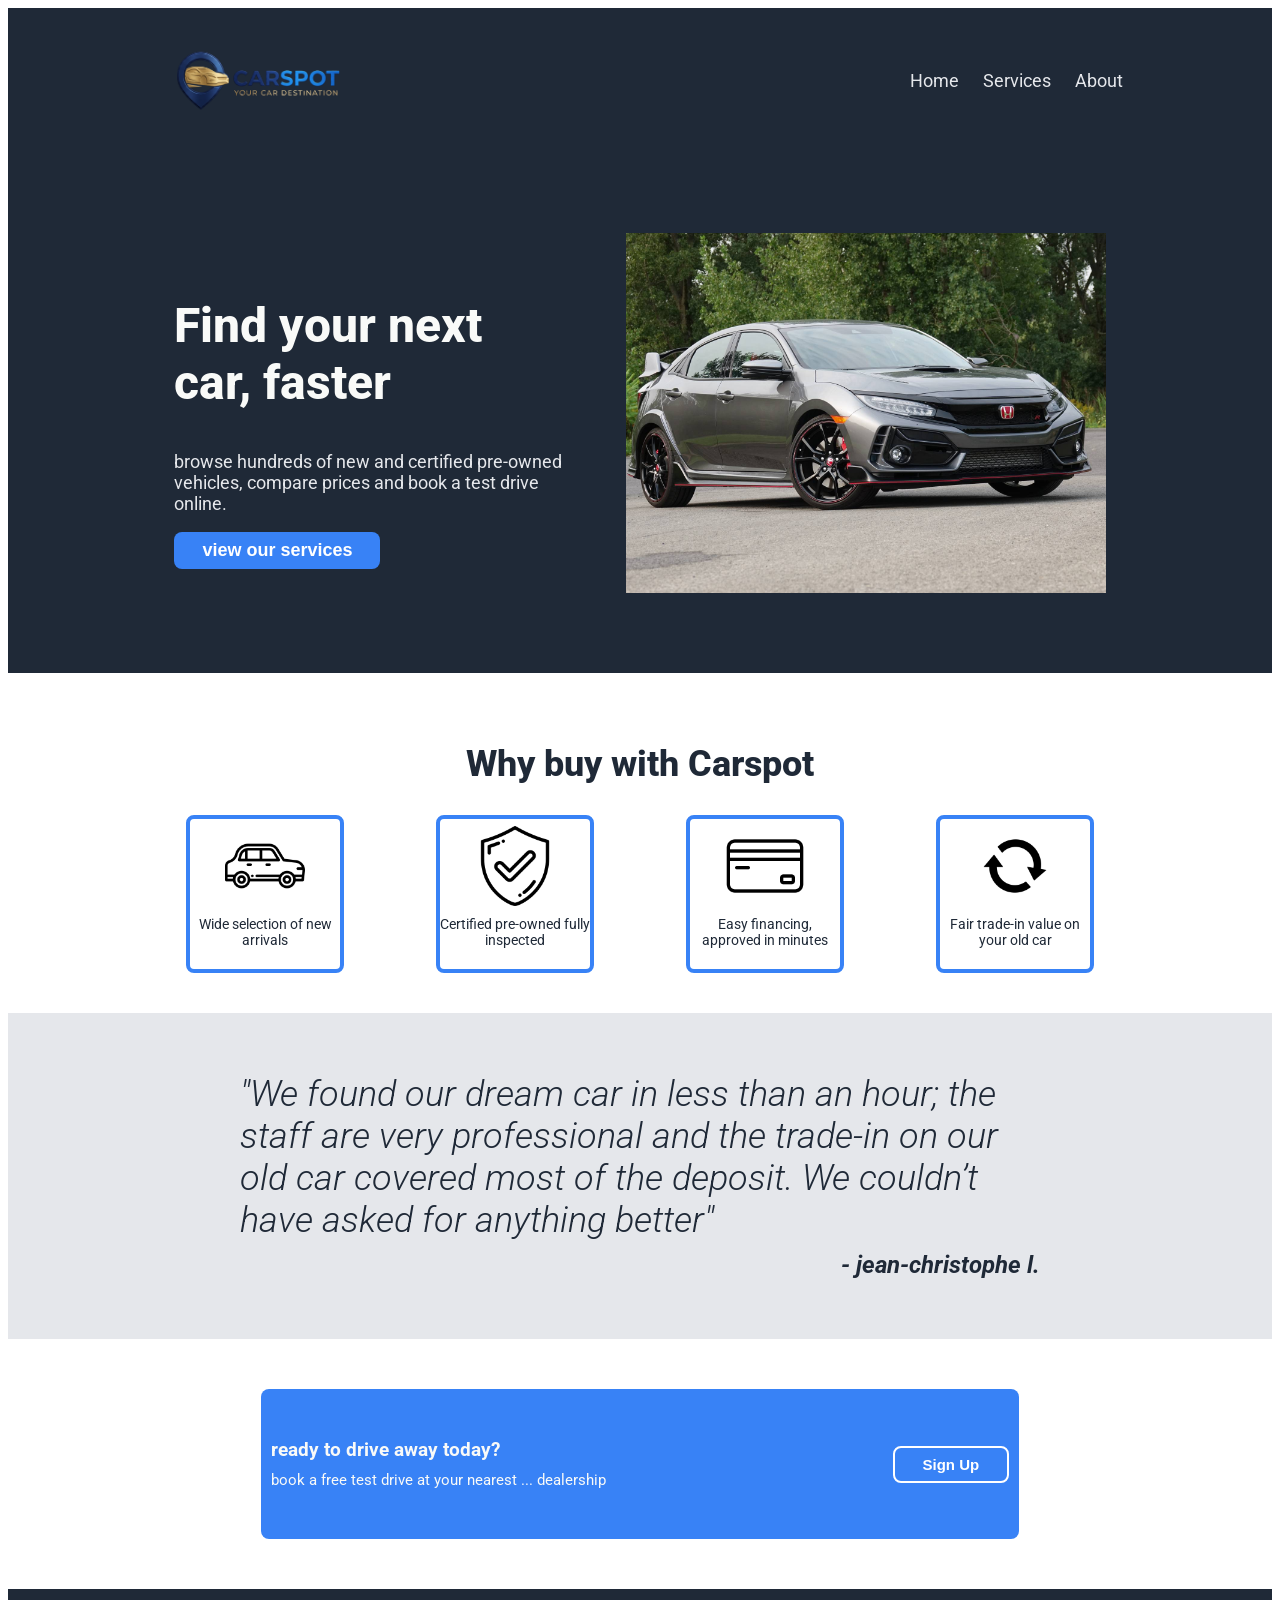
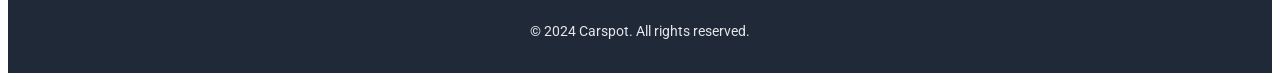
==== index.html @ c7812a7c "Correction of bug on the burger menu" ====
<!DOCTYPE html>
<html lang="en">
<head>
    <meta charset="UTF-8">
    <meta name="viewport" content="width=device-width, initial-scale=1.0">
    <link rel="stylesheet" href="style.css">
    <title>Carspot</title>
</head>
<body class="main-content">
    <div class="container">
        <header class="header container">
            <img src="./imagess/Carspot-logo.png" alt="Carspot logo">
            <input type="checkbox" id="menu-toggle" class="burger-toggle">
            <label for="menu-toggle" class="burger">
                <span></span>
                <span></span>
                <span></span>
            </label>
            <nav class="navigation">
                <a href="./index.html">Home</a>
                <a href="./services.html">Services</a>
                <a href="./about.html">About</a>
            </nav>
        </header>
    </div>
    <main >
        <div class="container">
            <section class="hero">
                <div class="hero-text">
                    <h1>Find your next car, faster</h1>
                    <p>
                       browse hundreds of new and certified pre-owned vehicles, compare prices and book a test drive online.
                    </p>
                    <button>view our services</button>
                </div> 
                <img src="./imagess/car2.jpeg" alt="This placeholder show a car on our park">
            </section>
        </div>

        <section class="info">
            <h2>Why buy with Carspot</h2>
            <div class="info-cards">
                <div class="info-item">
                    <div class="info-card">
                        <img src="./imagess/auto.png" alt="This is a icon of a car">
                        <p>Wide selection of new arrivals</p>
                    </div>
                </div>
                <div class="info-item">
                    <div class="info-card">
                        <img src="./imagess/info-icon.png" alt="This is a icon of a car">
                        <p>Certified pre-owned fully inspected</p>
                    </div>
                </div>
                <div class="info-item">
                    <div class="info-card">
                        <img src="./imagess/credit_card-icon.png" alt="This is a icon of a car">
                        <p>Easy financing, approved in minutes</p>
                    </div>
                </div>
                <div class="info-item">
                    <div class="info-card">
                        <img src="./imagess/arrow_info-icon.png" alt="This is a icon of a car">
                        <p>Fair trade-in value on your old car</p>
                    </div>
                </div>
            </div>
        </section>
        <section class="citations">
            <blockquote>
                "We found our dream car in less than an hour; the staff are
                very professional and the trade-in on our old car covered most of the deposit.
                We couldn’t have asked for anything better"
                <cite class="author">- jean-christophe l.</cite>
            </blockquote>
        </section>

        <section class="call-to-action">
            <div class="action-container">
                <div>
                    <h3>ready to drive away today?</h3>
                    <p>book a free test drive at your nearest ... dealership</p>
                </div>
                <button class="action-button">Sign Up</button>
            </div>
        </section>
    </main>
    <footer class="footer">
        <p>&copy; 2024 Carspot. All rights reserved.</p>
    </footer>
</body>
</html>
---- style.css ----
:root {
    --color-bg-dark: #1F2937;
    --color-bg-grey: #E5E7EB;
    --color-text-grey: #1F2937;
    --color-text-light: #F9FAF8;
    --color-text-muted: #E5E7EB;
    --color-accent: #3882F6;
}

@font-face {
    font-family: 'Roboto';
    src: url(fonts/Roboto-VariableFont_wdth\,wght.ttf) format('truetype');
}
@font-face {
    font-family: 'RobotoItalic';
    src: url(fonts/Roboto-Italic-VariableFont_wdth\,wght.ttf) format('truetype');
}

.main-content {
    font-family: 'Roboto';
}

.container {
    background-color: var(--color-bg-dark);
}

.header,
.hero {
    display: flex;
    justify-content: space-between;
    margin: 0 10%;
    padding: 80px 40px;
    align-items: center;
}

.hero {
    justify-content: flex-start;
    gap: 60px;
}

.header {
    padding: 1%;
    position: relative;
}

.header img {
    width: 220px;
    height: auto;
}

header .logo {
    width: 100px;
    height: auto;
    font-size: 24px;
    color: var(--color-text-light);
}

.navigation a {
    color: var(--color-text-muted);
    text-decoration: none;
    font-size: 18px;
    margin: 10px;
    transition: color 0.2s ease;
}

.navigation a:hover {
    color: var(--color-text-light);
}

.burger-toggle {
    display: none;
}

.burger {
    display: none;
    cursor: pointer;
    background: none;
    border: none;
    flex-direction: column;
    gap: 5px;
}

.burger span {
    display: block;
    width: 25px;
    height: 3px;
    background-color: white;
    transition: 0.3s;
}

@keyframes fade-in-up {
    from {
        opacity: 0;
        transform: translateY(120px);
    }
    to {
        opacity: 1;
        transform: translateY(0);
    }
}

.hero-text h1,
.hero-text p,
.hero-text button {
    animation: fade-in-up 0.6s ease-out both;
}

.hero-text p {
    animation-delay: 0.15s;
}

.hero-text button {
    animation-delay: 0.3s;
}

.hero-text h1 {
    color: var(--color-text-light);
    font-size: 48px;
    font-weight: 800;
}

.hero-text p {
    color: var(--color-text-muted);
    font-size: 18px;
    margin-top: 20px;
}

.hero-text button,
.action-button {
    color: #FFFFFF;
    font-size: 18px;
    font-weight: bold;
    background-color: var(--color-accent);
    border: none;
    border-radius: 8px;
    padding: 8px 28px;
    cursor: pointer;
    transition: transform 0.2s ease, background-color 0.2s ease;
}

.hero-text button:hover,
.action-button:hover {
    transform: scale(1.05);
    background-color: #2f6fd6;
}

.hero img {
    width: 100%;
    max-width: 480px;
    height: auto;
    aspect-ratio: 4 / 3;
    object-fit: cover;
}

.footer {
    background-color: var(--color-bg-dark);
    color: var(--color-text-muted);
    text-align: center;
    padding: 20px;
    font-size: 14px;
}

.info {
    background-color: white;
    color: var(--color-text-grey);
    padding: 40px 20px;
    text-align: center;
}

.info h2 {
    font-size: 36px;
    font-weight: 800;
}

.info-cards {
    display: flex;
    justify-content: space-between;
    gap: 20px;
    max-width: 900px;
    margin: 30px auto 0;
}

.info-item {
    display: flex;
    flex-direction: column;
    align-items: center;
    max-width: 150px;
}

.info-card {
    width: 150px;
    height: 150px;
    border: 4px solid var(--color-accent);
    border-radius: 8px;
    display: flex;
    flex-direction: column;
    align-items: center;
    justify-content: center;
    transition: transform 0.2s ease, box-shadow 0.2s ease;
}

.info-card:hover {
    transform: translateY(-6px);
    box-shadow: 0 8px 16px rgba(0, 0, 0, 0.15);
}

.info-card img {
    width: 80px;
    height: fit-content;
}

.info-item p {
    margin-top: 10px;
    font-size: 14px;
}

.citations {
    background-color: var(--color-bg-grey);
    padding: 60px 20px;
}

.citations blockquote {
    max-width: 800px;
    margin: 0 auto;
    font-size: 36px;
    font-weight: 300;
    font-family: 'RobotoItalic';
    color: var(--color-text-grey);
    text-align: left;
}

.author {
    display: block;
    margin-top: 10px;
    text-align: right;
    font-weight: bold;
    font-size: 24px;
}

.call-to-action {
    background-color: var(--color-accent);
    color: var(--color-text-light);
    text-align: center;
    padding: 50px 10px;
    margin: 50px 20%;
    border-radius: 8px;
}

.call-to-action h3 {
    margin: 0 0 10px;
}

.call-to-action p {
    font-size: 15px;
    margin: 0;
}

.action-button {
    font-size: 15px;
    border: 2px solid #FFFFFF;

}

.action-container {
    display: flex;
    justify-content: space-between;
    align-items: center;
    max-width: 800px;
    margin: 0 auto;
    text-align: left;
}

@media (max-width: 1192px) {
    .hero {
        flex-direction: column;
        text-align: center;
        gap: 30px;
    }
}

@media (max-width: 753px) {
    .action-container {
        flex-direction: column;
        text-align: center;
    }
    .action-button {
        margin-top: 20px;
    }
}

@media (max-width: 703px) {
    .info-cards {
        align-items: center;
        flex-wrap: wrap;
    }
    .info-item {
        width: calc(50% - 10px);
    }
}

@media (max-width: 648px) {
    .navigation {
        display: none;
        flex-direction: column;
        position: absolute;
        top: 80px;
        left: 3px;
        width: 100%;
        text-align: right;
    }
    .navigation a {
        font-size: 12px;
    }
    .burger {
        display: flex;
        position: absolute;
        right:4px;
    }
    #menu-toggle:checked ~ .navigation {
        display: flex;
    }
}

@media (max-width: 389px){
    .info-cards {
        align-items: center;
        flex-direction: column;
    }
}

blockquote {
    animation: fade-in-up 0.8s ease-out both;
    animation-timeline: view();
    animation-range: entry 0% entry 35%;
}

.info-cards,
.call-to-action {
    animation: fade-in-up 0.8s ease-out both;
    animation-timeline: view();
    animation-range: entry 0% entry 35%;
}
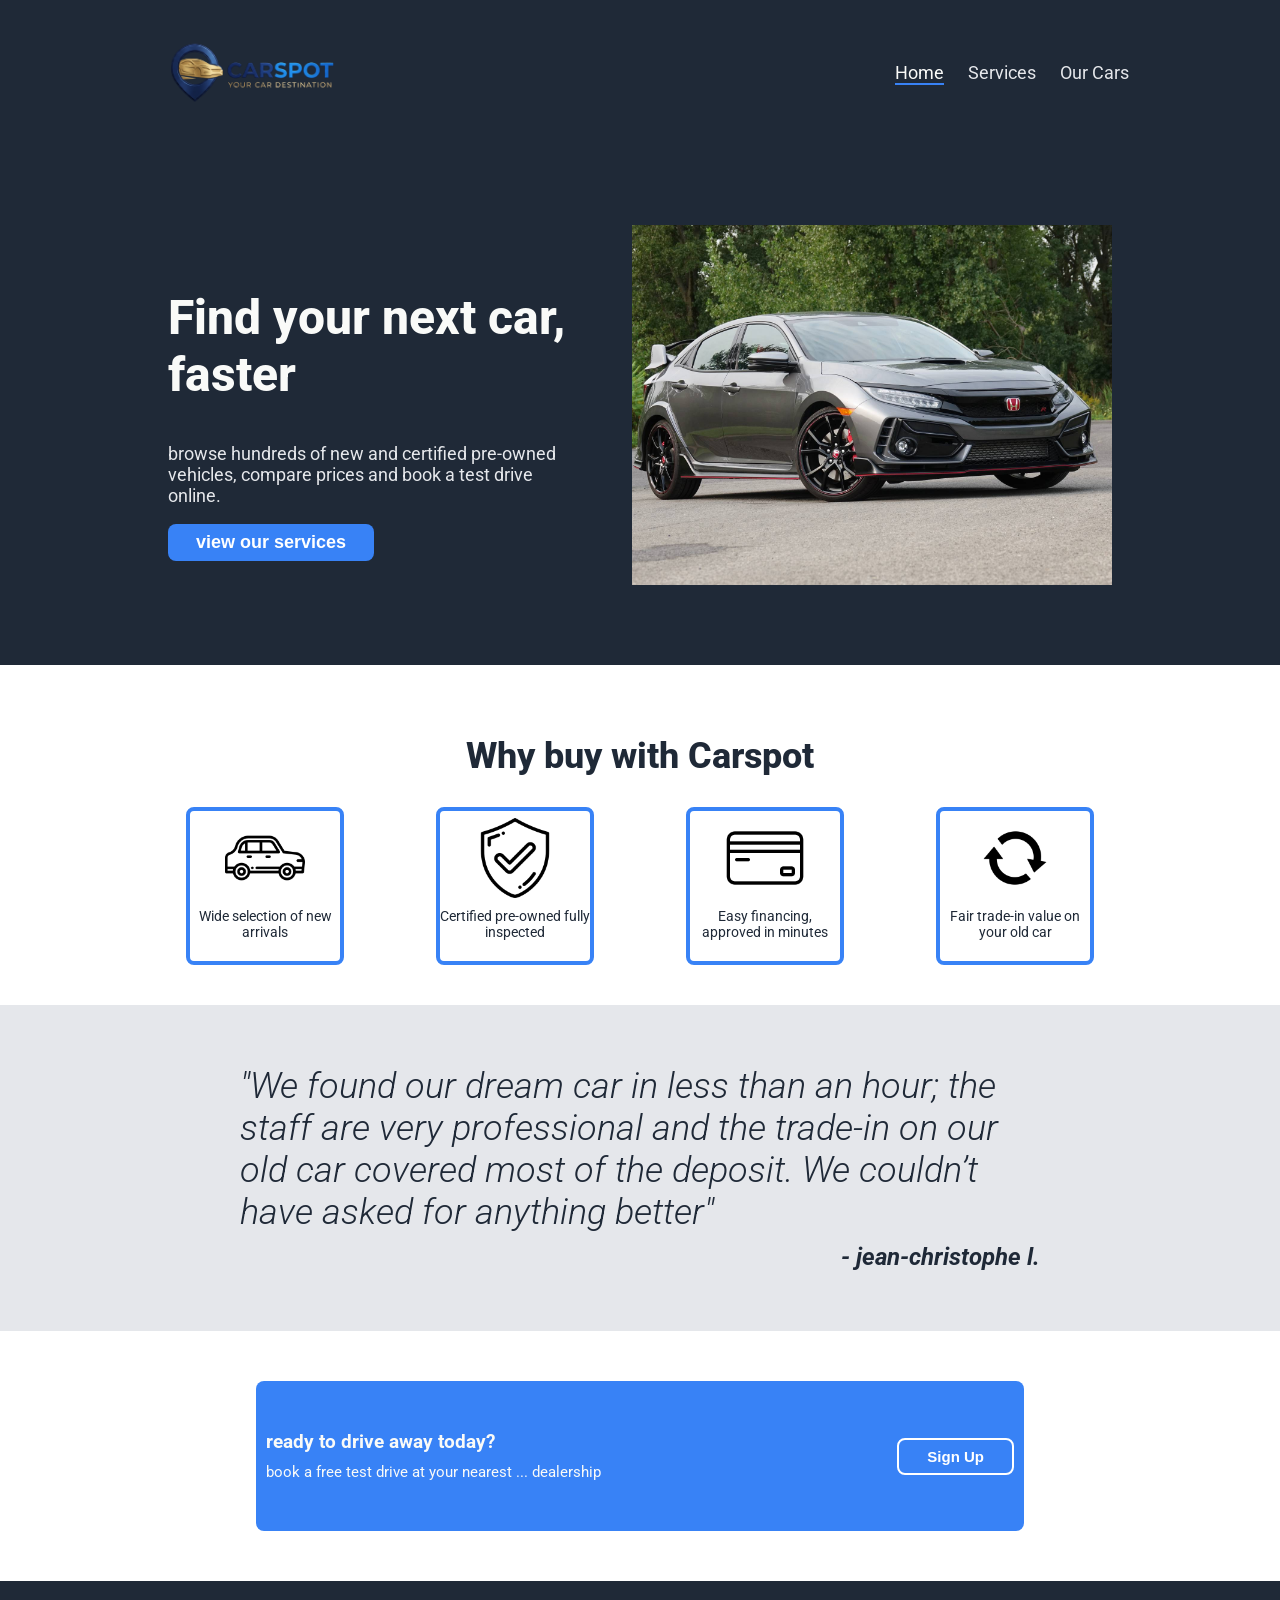
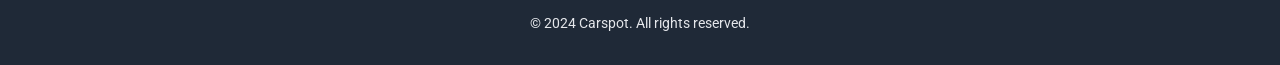
==== commit ca919d7f: "fixed navigation" ====
--- a/index.html
+++ b/index.html
@@ -8,7 +8,7 @@
 </head>
 <body class="main-content">
     <div class="container">
-        <header class="header container">
+        <header class="header">
             <img src="./imagess/Carspot-logo.png" alt="Carspot logo">
             <input type="checkbox" id="menu-toggle" class="burger-toggle">
             <label for="menu-toggle" class="burger">
@@ -17,9 +17,9 @@
                 <span></span>
             </label>
             <nav class="navigation">
-                <a href="./index.html">Home</a>
+                <a href="./index.html" class="active">Home</a>
                 <a href="./services.html">Services</a>
-                <a href="./about.html">About</a>
+                <a href="./ourCars.html">Our Cars</a>
             </nav>
         </header>
     </div>
--- a/style.css
+++ b/style.css
@@ -1,3 +1,6 @@
+body{
+    margin: 0;
+}
 :root {
     --color-bg-dark: #1F2937;
     --color-bg-grey: #E5E7EB;
@@ -11,6 +14,7 @@
     font-family: 'Roboto';
     src: url(fonts/Roboto-VariableFont_wdth\,wght.ttf) format('truetype');
 }
+
 @font-face {
     font-family: 'RobotoItalic';
     src: url(fonts/Roboto-Italic-VariableFont_wdth\,wght.ttf) format('truetype');
@@ -93,6 +97,7 @@
         opacity: 0;
         transform: translateY(120px);
     }
+
     to {
         opacity: 1;
         transform: translateY(0);
@@ -283,6 +288,7 @@
         flex-direction: column;
         text-align: center;
     }
+
     .action-button {
         margin-top: 20px;
     }
@@ -293,35 +299,78 @@
         align-items: center;
         flex-wrap: wrap;
     }
+
     .info-item {
         width: calc(50% - 10px);
     }
 }
 
 @media (max-width: 648px) {
+
+    .header {
+        position: fixed;
+        top: 0;
+        left: 0;
+        width: 100%;
+        margin: 0;
+        padding: 10px 20px;
+        z-index: 1000;
+        background-color: var(--color-bg-dark);
+        box-sizing: border-box;
+    }
     .navigation {
         display: none;
         flex-direction: column;
         position: absolute;
-        top: 80px;
-        left: 3px;
+        top: 50px;
+        left: 0;
         width: 100%;
         text-align: right;
     }
+
     .navigation a {
         font-size: 12px;
     }
+
     .burger {
         display: flex;
         position: absolute;
-        right:4px;
-    }
-    #menu-toggle:checked ~ .navigation {
+        right: 30px;
+    }
+
+    #menu-toggle:checked~.navigation {
         display: flex;
-    }
-}
-
-@media (max-width: 389px){
+        justify-content: center;
+        align-items: center;
+        position: fixed;
+        top: 0;
+        left: 0;
+        z-index: 1001;
+        width: 100%;
+        height: 100vh;
+        background-color: var(--color-bg-dark);
+
+
+    }
+
+    #menu-toggle:checked~.burger span:nth-child(1) {
+        transform: translateY(8px) rotate(45deg);
+    }
+
+    #menu-toggle:checked~.burger span:nth-child(2) {
+        opacity: 0;
+    }
+
+    #menu-toggle:checked~.burger span:nth-child(3) {
+        transform: translateY(-8px) rotate(-45deg);
+    }
+
+    #menu-toggle:checked~.burger {
+        z-index: 1002;
+    }
+}
+
+@media (max-width: 389px) {
     .info-cards {
         align-items: center;
         flex-direction: column;
@@ -339,4 +388,9 @@
     animation: fade-in-up 0.8s ease-out both;
     animation-timeline: view();
     animation-range: entry 0% entry 35%;
+}
+
+a.active {
+    color: var(--color-text-light);
+    border-bottom: 2px solid var(--color-accent);
 }
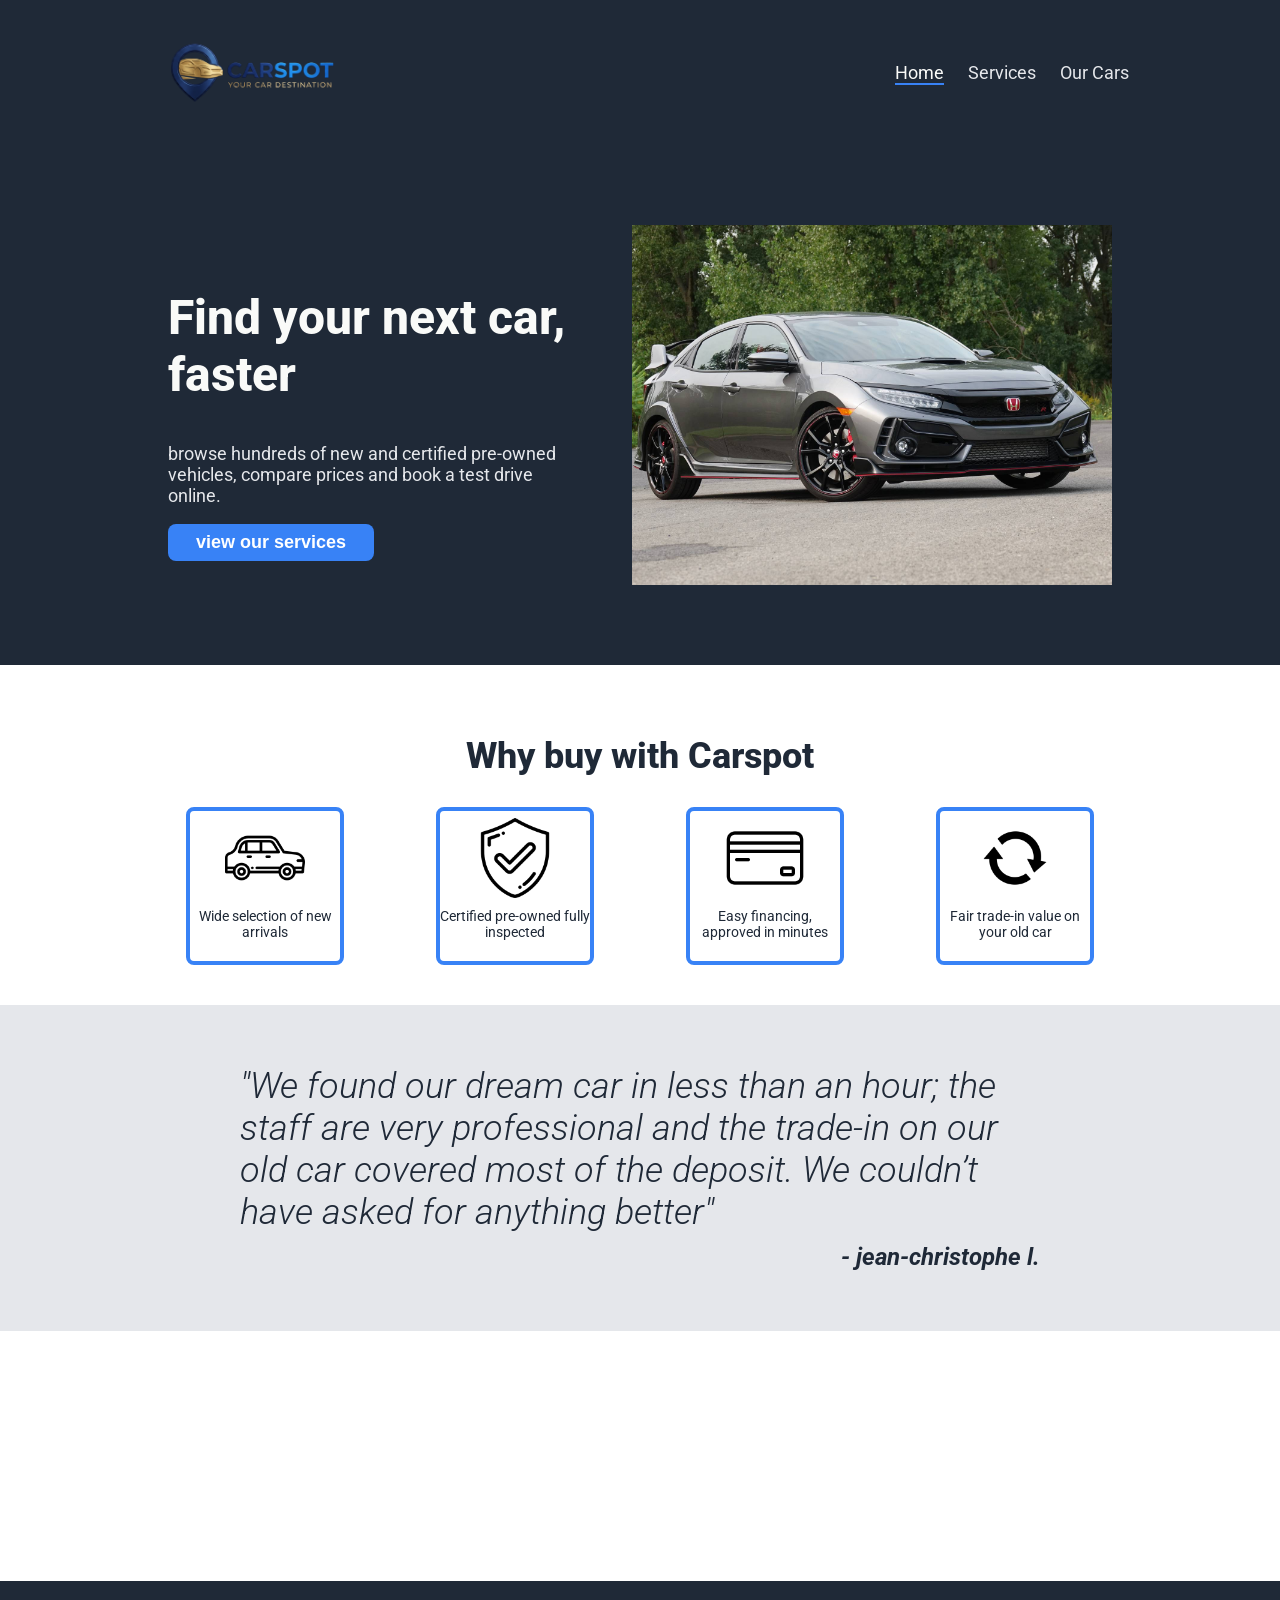
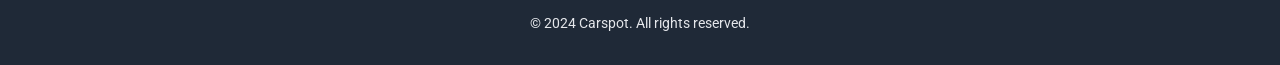
==== commit d061cb77: "Resolve merge conflicts" ====
--- a/index.html
+++ b/index.html
@@ -8,7 +8,7 @@
 </head>
 <body class="main-content">
     <div class="container">
-        <header class="header">
+        <header class="header container">
             <img src="./imagess/Carspot-logo.png" alt="Carspot logo">
             <input type="checkbox" id="menu-toggle" class="burger-toggle">
             <label for="menu-toggle" class="burger">
--- a/style.css
+++ b/style.css
@@ -322,8 +322,13 @@
         display: none;
         flex-direction: column;
         position: absolute;
+<<<<<<< HEAD
         top: 50px;
         left: 0;
+=======
+        top: 80px;
+        left: 3px;
+>>>>>>> origin/main
         width: 100%;
         text-align: right;
     }
@@ -335,7 +340,11 @@
     .burger {
         display: flex;
         position: absolute;
+<<<<<<< HEAD
         right: 30px;
+=======
+        right:4px;
+>>>>>>> origin/main
     }
 
     #menu-toggle:checked~.navigation {
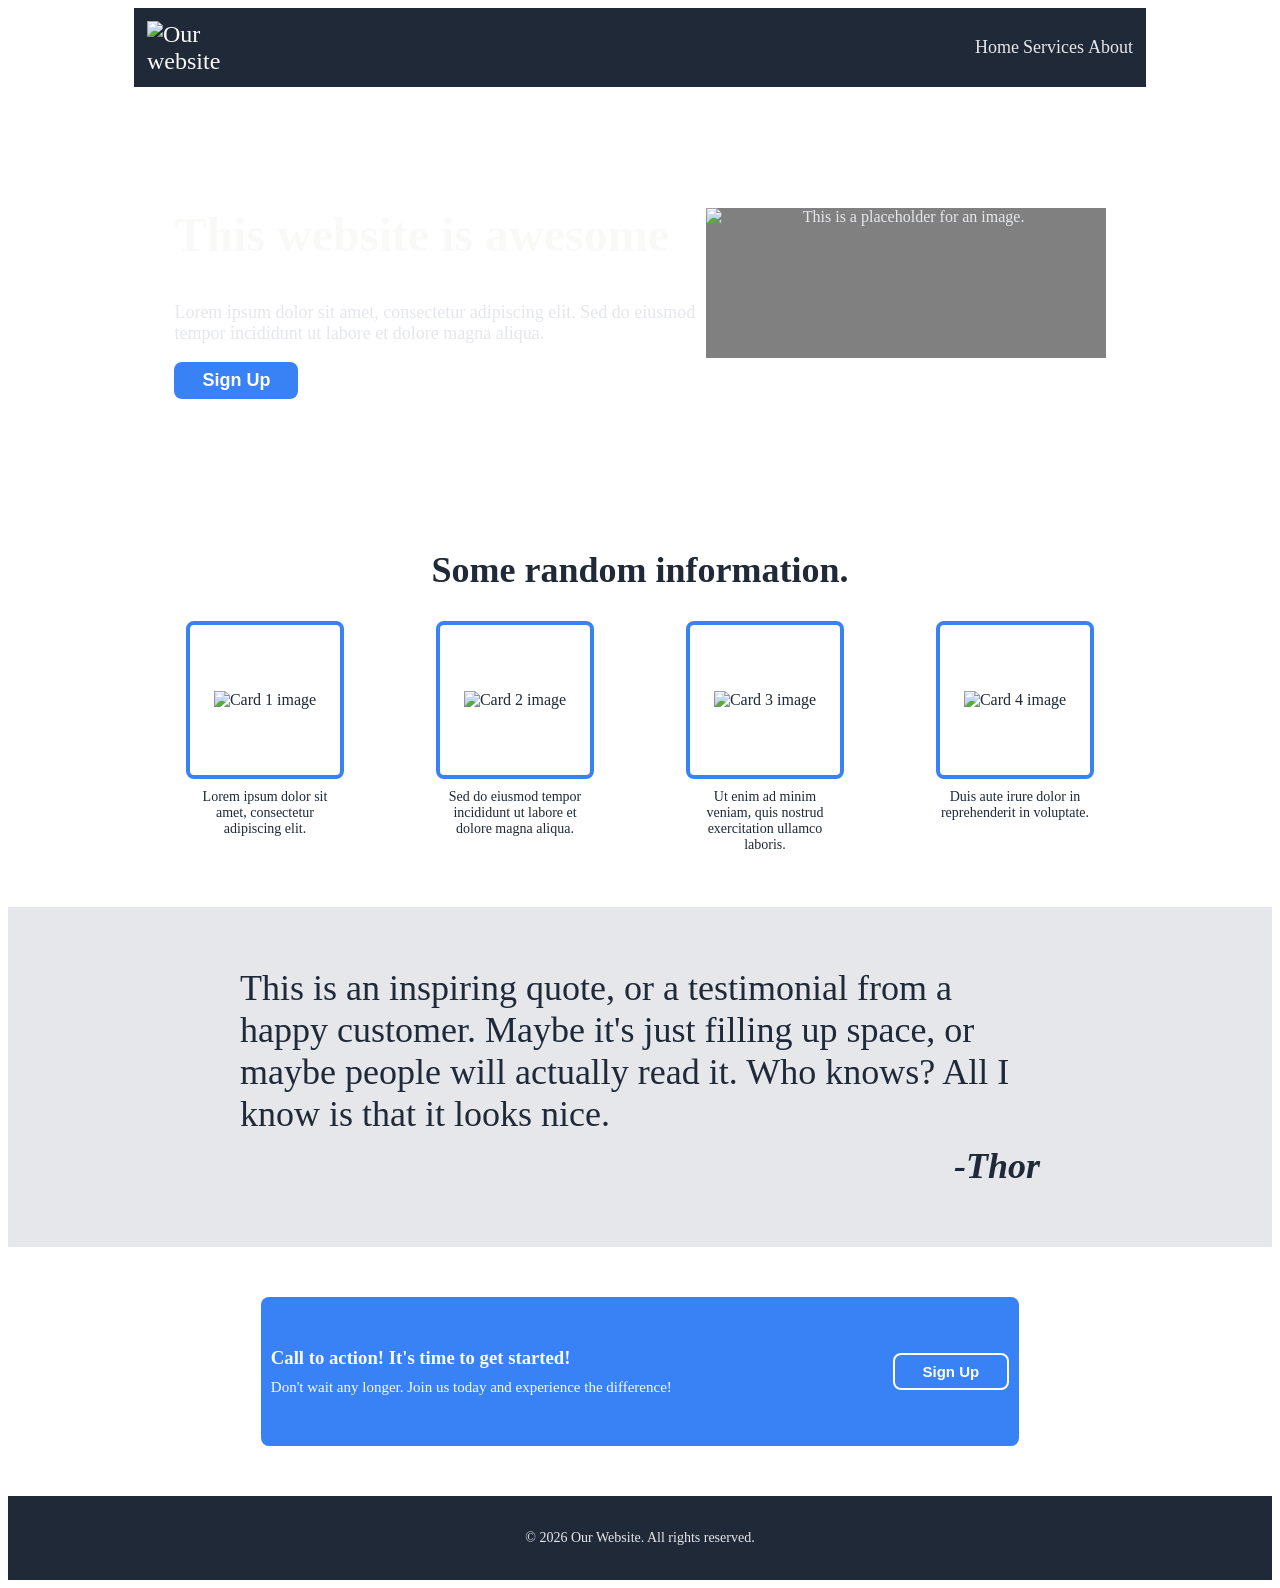
==== commit 79ead7ae: "upload files" ====
--- a/index.html
+++ b/index.html
@@ -1,92 +1,106 @@
-<!DOCTYPE html>
+<!doctype html>
 <html lang="en">
-<head>
-    <meta charset="UTF-8">
-    <meta name="viewport" content="width=device-width, initial-scale=1.0">
-    <link rel="stylesheet" href="style.css">
-    <title>Carspot</title>
-</head>
-<body class="main-content">
-    <div class="container">
-        <header class="header container">
-            <img src="./imagess/Carspot-logo.png" alt="Carspot logo">
-            <input type="checkbox" id="menu-toggle" class="burger-toggle">
-            <label for="menu-toggle" class="burger">
-                <span></span>
-                <span></span>
-                <span></span>
-            </label>
-            <nav class="navigation">
-                <a href="./index.html" class="active">Home</a>
-                <a href="./services.html">Services</a>
-                <a href="./ourCars.html">Our Cars</a>
-            </nav>
-        </header>
-    </div>
-    <main >
-        <div class="container">
-            <section class="hero">
-                <div class="hero-text">
-                    <h1>Find your next car, faster</h1>
-                    <p>
-                       browse hundreds of new and certified pre-owned vehicles, compare prices and book a test drive online.
-                    </p>
-                    <button>view our services</button>
-                </div> 
-                <img src="./imagess/car2.jpeg" alt="This placeholder show a car on our park">
-            </section>
+  <head>
+    <meta charset="UTF-8" />
+    <meta name="viewport" content="width=device-width, initial-scale=1.0" />
+    <link rel="stylesheet" href="./css/style.css" />
+    <title>Our website</title>
+  </head>
+  <body class="main-content">
+    <header class="header container">
+      <picture class="logo">
+        <source media="width=device-width" srcset="mobile-image.jpg" />
+        <img src="desktop-image.jpg" alt="Our website" />
+      </picture>
+      <input type="checkbox" id="menu-toggle" class="burger-toggle" />
+      <label for="menu-toggle" class="burger">
+        <span></span>
+        <span></span>
+        <span></span>
+      </label>
+      <nav class="navigation">
+        <a href="#">Home</a>
+        <a href="#">Services</a>
+        <a href="#">About</a>
+      </nav>
+    </header>
+    <main>
+      <section class="hero">
+        <div class="hero-text">
+          <h1>This website is awesome</h1>
+          <p>
+            Lorem ipsum dolor sit amet, consectetur adipiscing elit. Sed do
+            eiusmod tempor incididunt ut labore et dolore magna aliqua.
+          </p>
+          <button>Sign Up</button>
         </div>
+        <picture>
+          <source media="width=device-width" srcset="mobile-hero-image.jpg" />
+          <img
+            src="desktop-hero-image.jpg"
+            alt="This is a placeholder for an image."
+          />
+        </picture>
+      </section>
 
-        <section class="info">
-            <h2>Why buy with Carspot</h2>
-            <div class="info-cards">
-                <div class="info-item">
-                    <div class="info-card">
-                        <img src="./imagess/auto.png" alt="This is a icon of a car">
-                        <p>Wide selection of new arrivals</p>
-                    </div>
-                </div>
-                <div class="info-item">
-                    <div class="info-card">
-                        <img src="./imagess/info-icon.png" alt="This is a icon of a car">
-                        <p>Certified pre-owned fully inspected</p>
-                    </div>
-                </div>
-                <div class="info-item">
-                    <div class="info-card">
-                        <img src="./imagess/credit_card-icon.png" alt="This is a icon of a car">
-                        <p>Easy financing, approved in minutes</p>
-                    </div>
-                </div>
-                <div class="info-item">
-                    <div class="info-card">
-                        <img src="./imagess/arrow_info-icon.png" alt="This is a icon of a car">
-                        <p>Fair trade-in value on your old car</p>
-                    </div>
-                </div>
+      <section class="info">
+        <h2>Some random information.</h2>
+        <div class="info-cards">
+          <div class="info-item">
+            <div class="info-card">
+              <img src="card1-image.jpg" alt="Card 1 image" />
             </div>
-        </section>
-        <section class="citations">
-            <blockquote>
-                "We found our dream car in less than an hour; the staff are
-                very professional and the trade-in on our old car covered most of the deposit.
-                We couldn’t have asked for anything better"
-                <cite class="author">- jean-christophe l.</cite>
-            </blockquote>
-        </section>
+            <p>Lorem ipsum dolor sit amet, consectetur adipiscing elit.</p>
+          </div>
+          <div class="info-item">
+            <div class="info-card">
+              <img src="card2-image.jpg" alt="Card 2 image" />
+            </div>
+            <p>
+              Sed do eiusmod tempor incididunt ut labore et dolore magna aliqua.
+            </p>
+          </div>
+          <div class="info-item">
+            <div class="info-card">
+              <img src="card3-image.jpg" alt="Card 3 image" />
+            </div>
+            <p>
+              Ut enim ad minim veniam, quis nostrud exercitation ullamco
+              laboris.
+            </p>
+          </div>
+          <div class="info-item">
+            <div class="info-card">
+              <img src="card4-image.jpg" alt="Card 4 image" />
+            </div>
+            <p>Duis aute irure dolor in reprehenderit in voluptate.</p>
+          </div>
+        </div>
+      </section>
+      <section class="citations">
+        <blockquote>
+          This is an inspiring quote, or a testimonial from a happy customer.
+          Maybe it's just filling up space, or maybe people will actually read
+          it. Who knows? All I know is that it looks nice.
+          <cite class="author">-Thor</cite>
+        </blockquote>
+      </section>
 
-        <section class="call-to-action">
-            <div class="action-container">
-                <div>
-                    <h3>ready to drive away today?</h3>
-                    <p>book a free test drive at your nearest ... dealership</p>
-                </div>
-                <button class="action-button">Sign Up</button>
-            </div>
-        </section>
+      <section class="call-to-action">
+        <div class="action-container">
+          <div>
+            <h3>Call to action! It's time to get started!</h3>
+            <p>
+              Don't wait any longer. Join us today and experience the
+              difference!
+            </p>
+          </div>
+          <button class="action-button">Sign Up</button>
+        </div>
+      </section>
     </main>
     <footer class="footer">
-        <p>&copy; 2024 Carspot. All rights reserved.</p>
+      <p>&copy; 2026 Our Website. All rights reserved.</p>
     </footer>
-</body>
-</html>+  </body>
+</html>
--- a/css/style.css
+++ b/css/style.css
@@ -0,0 +1,280 @@
+:root {
+    --color-bg-dark: #1F2937;
+    --color-bg-grey: #E5E7EB;
+    --color-text-grey: #1F2937;
+    --color-text-light: #F9FAF8;
+    --color-text-muted: #E5E7EB;
+    --color-accent: #3882F6;
+}
+
+@font-face {
+    font-family: 'Roboto';
+    src: url(fonts/Roboto-VariableFont_wdth\,wght.ttf) format('truetype');
+}
+@font-face {
+    font-family: 'RobotoItalic';
+    src: url(fonts/Roboto-Italic-VariableFont_wdth\,wght.ttf) format('truetype');
+}
+
+.main-content {
+    font-family: 'Roboto';
+}
+
+.container {
+    background-color: var(--color-bg-dark);
+}
+
+.header,
+.hero {
+    display: flex;
+    justify-content: space-between;
+    margin: 0 10%;
+    padding: 80px 40px;
+    align-items: center;
+}
+
+.header {
+    padding: 1%;
+    position: relative;
+}
+
+header .logo {
+    width: 100px;
+    height: auto;
+    font-size: 24px;
+    color: var(--color-text-light);
+}
+
+.navigation a {
+    color: var(--color-text-muted);
+    text-decoration: none;
+    font-size: 18px;
+    gap: 20px;
+}
+
+.burger-toggle {
+    display: none;
+}
+
+.burger {
+    display: none;
+    cursor: pointer;
+    background: none;
+    border: none;
+    flex-direction: column;
+    gap: 5px;
+}
+
+.burger span {
+    display: block;
+    width: 25px;
+    height: 3px;
+    background-color: white;
+    transition: 0.3s;
+}
+
+.hero-text h1 {
+    color: var(--color-text-light);
+    font-size: 48px;
+    font-weight: 800;
+}
+
+.hero-text p {
+    color: var(--color-text-muted);
+    font-size: 18px;
+    margin-top: 20px;
+}
+
+.hero-text button,
+.action-button {
+    color: #FFFFFF;
+    font-size: 18px;
+    font-weight: bold;
+    background-color: var(--color-accent);
+    border: none;
+    border-radius: 8px;
+    padding: 8px 28px;
+    cursor: pointer;
+}
+
+.hero picture img {
+    width: 400px;
+    height: 150px;
+    color: var(--color-text-muted);
+    background-color: grey;
+    display: flex;
+    align-items: center;
+    justify-content: center;
+    text-align: center;
+}
+
+.footer {
+    background-color: var(--color-bg-dark);
+    color: var(--color-text-muted);
+    text-align: center;
+    padding: 20px;
+    font-size: 14px;
+}
+
+.info {
+    background-color: white;
+    color: var(--color-text-grey);
+    padding: 40px 20px;
+    text-align: center;
+}
+
+.info h2 {
+    font-size: 36px;
+    font-weight: 800;
+}
+
+.info-cards {
+    display: flex;
+    justify-content: space-between;
+    gap: 20px;
+    max-width: 900px;
+    margin: 30px auto 0;
+}
+
+.info-item {
+    display: flex;
+    flex-direction: column;
+    align-items: center;
+    max-width: 150px;
+}
+
+.info-card {
+    width: 150px;
+    height: 150px;
+    border: 4px solid var(--color-accent);
+    border-radius: 8px;
+    display: flex;
+    align-items: center;
+    justify-content: center;
+}
+
+.info-card img {
+    max-width: 100%;
+    max-height: 100%;
+}
+
+.info-item p {
+    margin-top: 10px;
+    font-size: 14px;
+}
+
+.citations {
+    background-color: var(--color-bg-grey);
+    padding: 60px 20px;
+}
+
+.citations blockquote {
+    max-width: 800px;
+    margin: 0 auto;
+    font-size: 36px;
+    font-weight: 300;
+    font-family: 'RobotoItalic';
+    color: var(--color-text-grey);
+    text-align: left;
+}
+
+.author {
+    display: block;
+    margin-top: 10px;
+    text-align: right;
+    font-weight: bold;
+    font-family: 'Roboto';
+}
+
+.call-to-action {
+    background-color: var(--color-accent);
+    color: var(--color-text-light);
+    text-align: center;
+    padding: 50px 10px;
+    margin: 50px 20%;
+    border-radius: 8px;
+}
+
+.call-to-action h3 {
+    margin: 0 0 10px;
+}
+
+.call-to-action p {
+    font-size: 15px;
+    margin: 0;
+}
+
+.action-button {
+    font-size: 15px;
+    border: 2px solid #FFFFFF;
+
+}
+
+.action-container {
+    display: flex;
+    justify-content: space-between;
+    align-items: center;
+    max-width: 800px;
+    margin: 0 auto;
+    text-align: left;
+}
+
+@media (max-width: 753px) {
+    .hero {
+        flex-direction: column;
+        text-align: center;
+    }
+    .hero picture img {
+        width: 100%;
+        height: auto;
+        margin-top: 25%;
+    }
+
+    .action-container {
+        flex-direction: column;
+        text-align: center;
+    }
+    .action-button {
+        margin-top: 20px;
+    }
+}
+
+@media (max-width: 703px) {
+    .info-cards {
+        align-items: center;
+        flex-wrap: wrap;
+    }
+    .info-item {
+        width: calc(50% - 10px);
+    }
+}
+
+@media (max-width: 648px) {
+    .navigation {
+        display: none;
+        flex-direction: column;
+        position: absolute;
+        top: 50px;
+        left:0;
+        width: 100%;
+        text-align: right;
+    }
+    .navigation a {
+        font-size: 12px;
+    }
+    .burger {
+        display: flex;
+        position: absolute;
+        right:2px;
+    }
+    #menu-toggle:checked ~ .navigation {
+        display: flex;
+    }
+}
+
+@media (max-width: 389px){
+    .info-cards {
+        align-items: center;
+        flex-direction: column;
+    }
+}
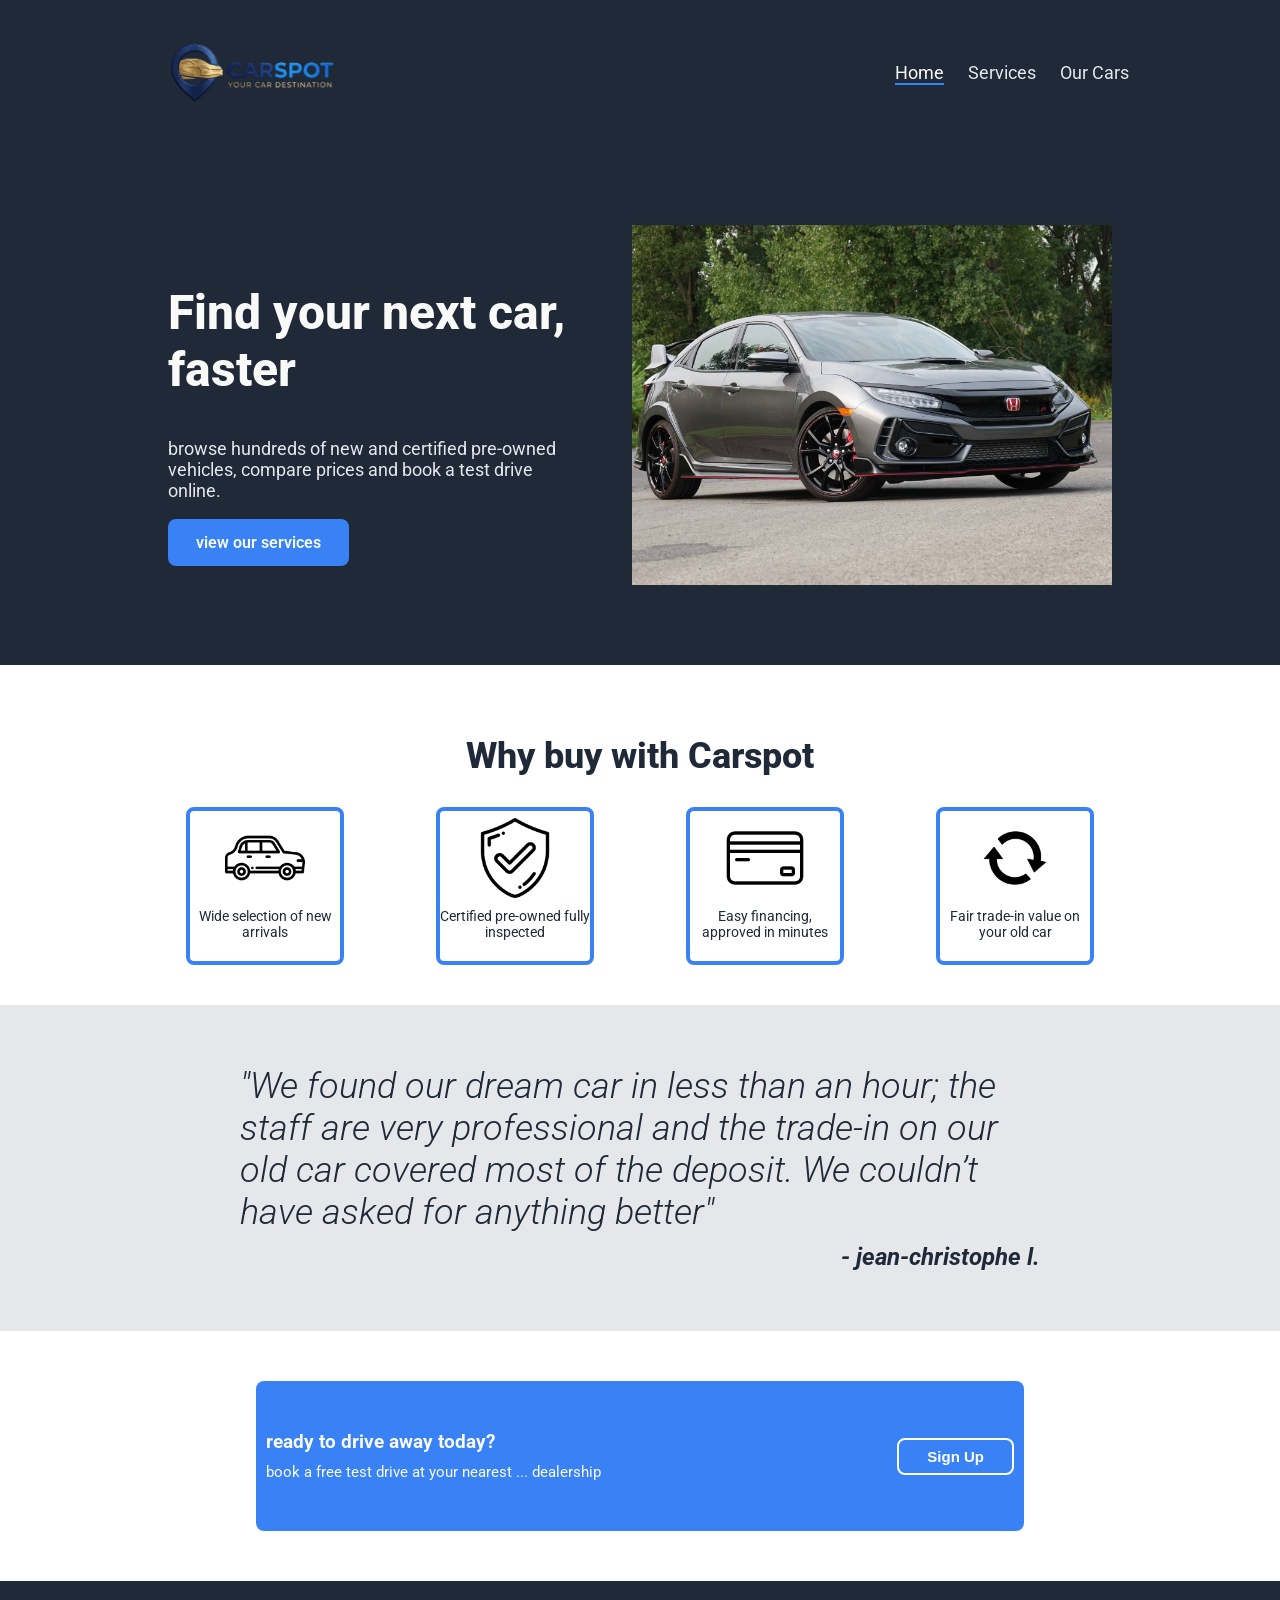
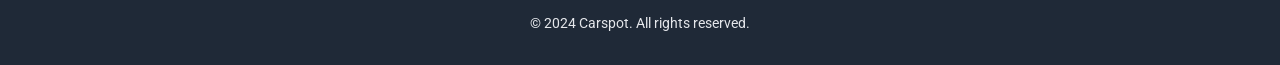
==== commit c64d3546: "fix service.html link in Home page" ====
--- a/index.html
+++ b/index.html
@@ -3,104 +3,103 @@
   <head>
     <meta charset="UTF-8" />
     <meta name="viewport" content="width=device-width, initial-scale=1.0" />
-    <link rel="stylesheet" href="./css/style.css" />
-    <title>Our website</title>
+    <link rel="stylesheet" href="style.css" />
+    <title>Carspot</title>
   </head>
   <body class="main-content">
-    <header class="header container">
-      <picture class="logo">
-        <source media="width=device-width" srcset="mobile-image.jpg" />
-        <img src="desktop-image.jpg" alt="Our website" />
-      </picture>
-      <input type="checkbox" id="menu-toggle" class="burger-toggle" />
-      <label for="menu-toggle" class="burger">
-        <span></span>
-        <span></span>
-        <span></span>
-      </label>
-      <nav class="navigation">
-        <a href="#">Home</a>
-        <a href="#">Services</a>
-        <a href="#">About</a>
-      </nav>
-    </header>
+    <div class="container">
+      <header class="header container">
+        <img src="./imagess/Carspot-logo.png" alt="Carspot logo" />
+        <input type="checkbox" id="menu-toggle" class="burger-toggle" />
+        <label for="menu-toggle" class="burger">
+          <span></span>
+          <span></span>
+          <span></span>
+        </label>
+        <nav class="navigation">
+          <a href="./index.html" class="active">Home</a>
+          <a href="./services.html">Services</a>
+          <a href="./ourCars.html">Our Cars</a>
+        </nav>
+      </header>
+    </div>
     <main>
-      <section class="hero">
-        <div class="hero-text">
-          <h1>This website is awesome</h1>
-          <p>
-            Lorem ipsum dolor sit amet, consectetur adipiscing elit. Sed do
-            eiusmod tempor incididunt ut labore et dolore magna aliqua.
-          </p>
-          <button>Sign Up</button>
-        </div>
-        <picture>
-          <source media="width=device-width" srcset="mobile-hero-image.jpg" />
+      <div class="container">
+        <section class="hero">
+          <div class="hero-text">
+            <h1>Find your next car, faster</h1>
+            <p>
+              browse hundreds of new and certified pre-owned vehicles, compare
+              prices and book a test drive online.
+            </p>
+            <a href="./services.html" class="service_link">view our services</a>
+          </div>
           <img
-            src="desktop-hero-image.jpg"
-            alt="This is a placeholder for an image."
+            src="./imagess/car2.jpeg"
+            alt="This placeholder show a car on our park"
           />
-        </picture>
-      </section>
+        </section>
+      </div>
 
       <section class="info">
-        <h2>Some random information.</h2>
+        <h2>Why buy with Carspot</h2>
         <div class="info-cards">
           <div class="info-item">
             <div class="info-card">
-              <img src="card1-image.jpg" alt="Card 1 image" />
+              <img src="./imagess/auto.png" alt="This is a icon of a car" />
+              <p>Wide selection of new arrivals</p>
             </div>
-            <p>Lorem ipsum dolor sit amet, consectetur adipiscing elit.</p>
           </div>
           <div class="info-item">
             <div class="info-card">
-              <img src="card2-image.jpg" alt="Card 2 image" />
+              <img
+                src="./imagess/info-icon.png"
+                alt="This is a icon of a car"
+              />
+              <p>Certified pre-owned fully inspected</p>
             </div>
-            <p>
-              Sed do eiusmod tempor incididunt ut labore et dolore magna aliqua.
-            </p>
           </div>
           <div class="info-item">
             <div class="info-card">
-              <img src="card3-image.jpg" alt="Card 3 image" />
+              <img
+                src="./imagess/credit_card-icon.png"
+                alt="This is a icon of a car"
+              />
+              <p>Easy financing, approved in minutes</p>
             </div>
-            <p>
-              Ut enim ad minim veniam, quis nostrud exercitation ullamco
-              laboris.
-            </p>
           </div>
           <div class="info-item">
             <div class="info-card">
-              <img src="card4-image.jpg" alt="Card 4 image" />
+              <img
+                src="./imagess/arrow_info-icon.png"
+                alt="This is a icon of a car"
+              />
+              <p>Fair trade-in value on your old car</p>
             </div>
-            <p>Duis aute irure dolor in reprehenderit in voluptate.</p>
           </div>
         </div>
       </section>
       <section class="citations">
         <blockquote>
-          This is an inspiring quote, or a testimonial from a happy customer.
-          Maybe it's just filling up space, or maybe people will actually read
-          it. Who knows? All I know is that it looks nice.
-          <cite class="author">-Thor</cite>
+          "We found our dream car in less than an hour; the staff are very
+          professional and the trade-in on our old car covered most of the
+          deposit. We couldn’t have asked for anything better"
+          <cite class="author">- jean-christophe l.</cite>
         </blockquote>
       </section>
 
       <section class="call-to-action">
         <div class="action-container">
           <div>
-            <h3>Call to action! It's time to get started!</h3>
-            <p>
-              Don't wait any longer. Join us today and experience the
-              difference!
-            </p>
+            <h3>ready to drive away today?</h3>
+            <p>book a free test drive at your nearest ... dealership</p>
           </div>
           <button class="action-button">Sign Up</button>
         </div>
       </section>
     </main>
     <footer class="footer">
-      <p>&copy; 2026 Our Website. All rights reserved.</p>
+      <p>&copy; 2024 Carspot. All rights reserved.</p>
     </footer>
   </body>
 </html>
--- a/style.css
+++ b/style.css
@@ -0,0 +1,419 @@
+body {
+  margin: 0;
+}
+:root {
+  --color-bg-dark: #1f2937;
+  --color-bg-grey: #e5e7eb;
+  --color-text-grey: #1f2937;
+  --color-text-light: #f9faf8;
+  --color-text-muted: #e5e7eb;
+  --color-accent: #3882f6;
+}
+
+@font-face {
+  font-family: "Roboto";
+  src: url(fonts/Roboto-VariableFont_wdth\,wght.ttf) format("truetype");
+}
+
+@font-face {
+  font-family: "RobotoItalic";
+  src: url(fonts/Roboto-Italic-VariableFont_wdth\,wght.ttf) format("truetype");
+}
+
+.main-content {
+  font-family: "Roboto";
+}
+
+.container {
+  background-color: var(--color-bg-dark);
+}
+
+.header,
+.hero {
+  display: flex;
+  justify-content: space-between;
+  margin: 0 10%;
+  padding: 80px 40px;
+  align-items: center;
+}
+
+.hero {
+  justify-content: flex-start;
+  gap: 60px;
+}
+
+.header {
+  padding: 1%;
+  position: relative;
+}
+
+.header img {
+  width: 220px;
+  height: auto;
+}
+
+.navigation a {
+  color: var(--color-text-muted);
+  text-decoration: none;
+  font-size: 18px;
+  margin: 10px;
+  transition: color 0.2s ease;
+}
+
+.navigation a:hover {
+  color: var(--color-text-light);
+}
+
+.burger-toggle {
+  display: none;
+}
+
+.burger {
+  display: none;
+  cursor: pointer;
+  background: none;
+  border: none;
+  flex-direction: column;
+  gap: 5px;
+}
+
+.burger span {
+  display: block;
+  width: 25px;
+  height: 3px;
+  background-color: white;
+  transition: 0.3s;
+}
+
+@keyframes fade-in-up {
+  from {
+    opacity: 0;
+    transform: translateY(120px);
+  }
+
+  to {
+    opacity: 1;
+    transform: translateY(0);
+  }
+}
+
+.hero-text h1,
+.hero-text p,
+.hero-text button {
+  animation: fade-in-up 0.6s ease-out both;
+}
+
+.hero-text p {
+  animation-delay: 0.15s;
+}
+
+.hero-text button {
+  animation-delay: 0.3s;
+}
+
+.hero-text h1 {
+  color: var(--color-text-light);
+  font-size: 48px;
+  font-weight: 800;
+}
+
+.hero-text p {
+  color: var(--color-text-muted);
+  font-size: 18px;
+  margin-top: 20px;
+}
+
+.hero-text button,
+.action-button {
+  color: #ffffff;
+  font-size: 18px;
+  font-weight: bold;
+  background-color: var(--color-accent);
+  border: none;
+  border-radius: 8px;
+  padding: 8px 28px;
+  cursor: pointer;
+  transition:
+    transform 0.2s ease,
+    background-color 0.2s ease;
+}
+
+.hero-text button:hover,
+.action-button:hover {
+  transform: scale(1.05);
+  background-color: #2f6fd6;
+}
+
+.hero img {
+  width: 100%;
+  max-width: 480px;
+  height: auto;
+  aspect-ratio: 4 / 3;
+  object-fit: cover;
+}
+
+.footer {
+  background-color: var(--color-bg-dark);
+  color: var(--color-text-muted);
+  text-align: center;
+  padding: 20px;
+  font-size: 14px;
+}
+
+.info {
+  background-color: white;
+  color: var(--color-text-grey);
+  padding: 40px 20px;
+  text-align: center;
+}
+
+.info h2 {
+  font-size: 36px;
+  font-weight: 800;
+}
+
+.info-cards {
+  display: flex;
+  justify-content: space-between;
+  gap: 20px;
+  max-width: 900px;
+  margin: 30px auto 0;
+}
+
+.info-item {
+  display: flex;
+  flex-direction: column;
+  align-items: center;
+  max-width: 150px;
+}
+
+.service_link {
+  text-decoration: none;
+  display: inline-block;
+  background-color: var(--color-accent);
+  color: var(--color-text-light);
+  font-weight: 600;
+  padding: 14px 28px;
+  border-radius: 8px;
+  transition:
+    transform 0.2s ease,
+    box-shadow 0.2s ease;
+}
+
+.info-card {
+  width: 150px;
+  height: 150px;
+  border: 4px solid var(--color-accent);
+  border-radius: 8px;
+  display: flex;
+  flex-direction: column;
+  align-items: center;
+  justify-content: center;
+  transition:
+    transform 0.2s ease,
+    box-shadow 0.2s ease;
+  -webkit-transition:
+    transform 0.2s ease,
+    box-shadow 0.2s ease;
+  -moz-transition:
+    transform 0.2s ease,
+    box-shadow 0.2s ease;
+  -ms-transition:
+    transform 0.2s ease,
+    box-shadow 0.2s ease;
+  -o-transition:
+    transform 0.2s ease,
+    box-shadow 0.2s ease;
+}
+
+.info-card:hover {
+  transform: translateY(-6px);
+  box-shadow: 0 8px 16px rgba(0, 0, 0, 0.15);
+}
+
+.info-card img {
+  width: 80px;
+  height: fit-content;
+}
+
+.info-item p {
+  margin-top: 10px;
+  font-size: 14px;
+}
+
+.citations {
+  background-color: var(--color-bg-grey);
+  padding: 60px 20px;
+}
+
+.citations blockquote {
+  max-width: 800px;
+  margin: 0 auto;
+  font-size: 36px;
+  font-weight: 300;
+  font-family: "RobotoItalic";
+  color: var(--color-text-grey);
+  text-align: left;
+}
+
+.author {
+  display: block;
+  margin-top: 10px;
+  text-align: right;
+  font-weight: bold;
+  font-size: 24px;
+}
+
+.call-to-action {
+  background-color: var(--color-accent);
+  color: var(--color-text-light);
+  text-align: center;
+  padding: 50px 10px;
+  margin: 50px 20%;
+  border-radius: 8px;
+}
+
+.call-to-action h3 {
+  margin: 0 0 10px;
+}
+
+.call-to-action p {
+  font-size: 15px;
+  margin: 0;
+}
+
+.action-button {
+  font-size: 15px;
+  border: 2px solid #ffffff;
+}
+
+.action-container {
+  display: flex;
+  justify-content: space-between;
+  align-items: center;
+  max-width: 800px;
+  margin: 0 auto;
+  text-align: left;
+}
+
+@media (max-width: 1192px) {
+  .hero {
+    flex-direction: column;
+    text-align: center;
+    gap: 30px;
+  }
+}
+
+@media (max-width: 753px) {
+  .action-container {
+    flex-direction: column;
+    text-align: center;
+  }
+
+  .action-button {
+    margin-top: 20px;
+  }
+}
+
+@media (max-width: 703px) {
+  .info-cards {
+    align-items: center;
+    flex-wrap: wrap;
+  }
+
+  .info-item {
+    width: calc(50% - 10px);
+  }
+}
+
+@media (max-width: 776px) {
+  .header {
+    position: fixed;
+    top: 0;
+    left: 0;
+    width: 100%;
+    margin: 0;
+    padding: 10px 20px;
+    z-index: 1000;
+    background-color: var(--color-bg-dark);
+    box-sizing: border-box;
+  }
+
+  .header img {
+    width: 140px;
+  }
+
+  .navigation {
+    display: none;
+    flex-direction: column;
+    position: absolute;
+    top: 50px;
+    left: 0;
+    width: 100%;
+    text-align: right;
+  }
+
+  .navigation a {
+    font-size: 12px;
+  }
+
+  .burger {
+    display: flex;
+    position: absolute;
+    right: 30px;
+  }
+
+  #menu-toggle:checked ~ .navigation {
+    display: flex;
+    justify-content: center;
+    align-items: center;
+    position: fixed;
+    top: 0;
+    left: 0;
+    z-index: 1001;
+    width: 100%;
+    height: 100vh;
+    background-color: var(--color-bg-dark);
+  }
+
+  #menu-toggle:checked ~ .burger span:nth-child(1) {
+    transform: translateY(8px) rotate(45deg);
+  }
+
+  #menu-toggle:checked ~ .burger span:nth-child(2) {
+    opacity: 0;
+  }
+
+  #menu-toggle:checked ~ .burger span:nth-child(3) {
+    transform: translateY(-8px) rotate(-45deg);
+  }
+
+  #menu-toggle:checked ~ .burger {
+    z-index: 1002;
+  }
+}
+
+@media (max-width: 389px) {
+  .info-cards {
+    align-items: center;
+    flex-direction: column;
+  }
+}
+
+blockquote {
+  animation: fade-in-up 0.8s ease-out both;
+  animation-timeline: view();
+  animation-range: entry 0% entry 35%;
+}
+
+.info-cards,
+.call-to-action {
+  animation: fade-in-up 0.8s ease-out both;
+  animation-timeline: view();
+  animation-range: entry 0% entry 35%;
+}
+
+a.active {
+  color: var(--color-text-light);
+  border-bottom: 2px solid var(--color-accent);
+}
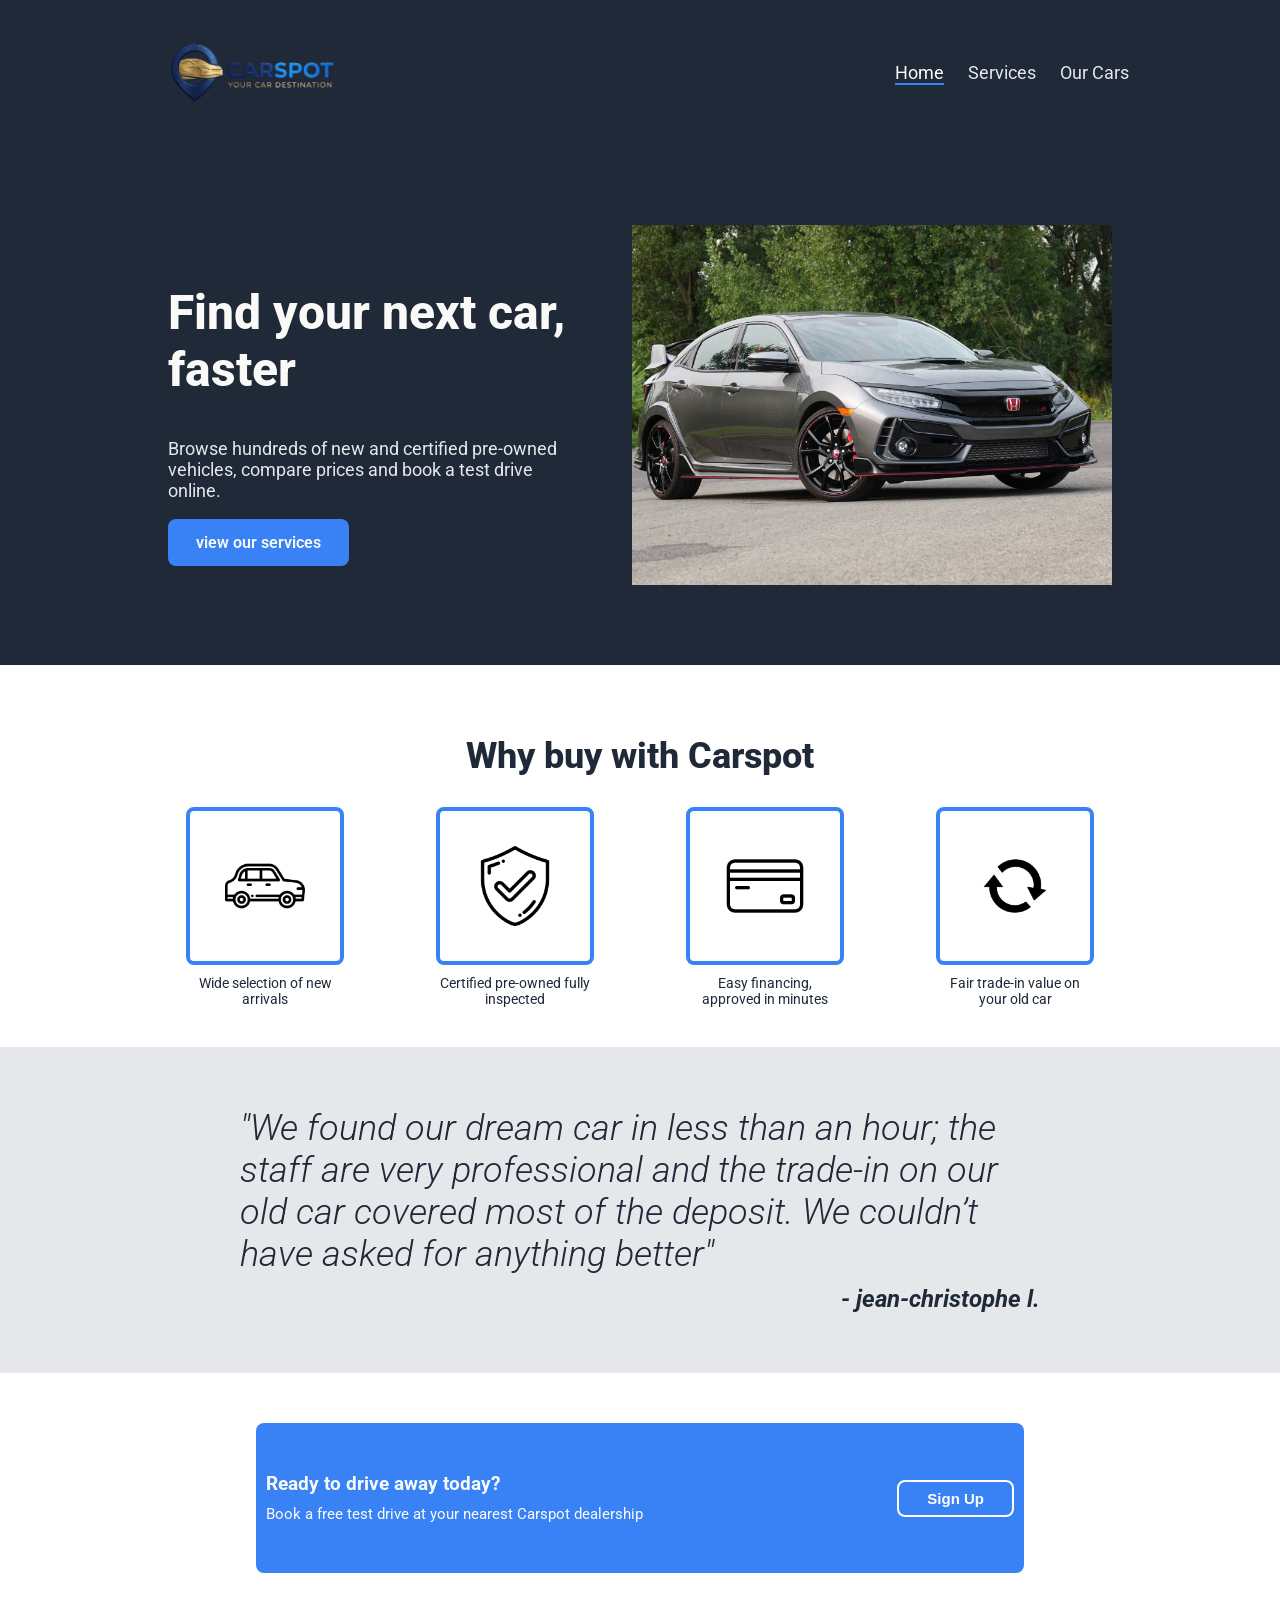
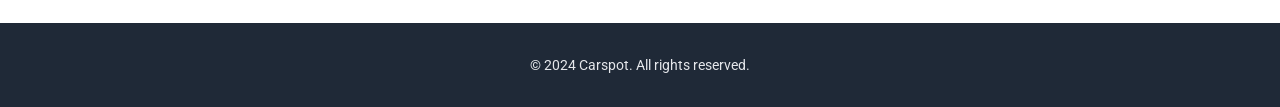
==== commit dfabf880: "Modification of the letter and OurCars footer and semantic structure of the index" ====
--- a/index.html
+++ b/index.html
@@ -29,7 +29,7 @@
           <div class="hero-text">
             <h1>Find your next car, faster</h1>
             <p>
-              browse hundreds of new and certified pre-owned vehicles, compare
+              Browse hundreds of new and certified pre-owned vehicles, compare
               prices and book a test drive online.
             </p>
             <a href="./services.html" class="service_link">view our services</a>
@@ -44,39 +44,30 @@
       <section class="info">
         <h2>Why buy with Carspot</h2>
         <div class="info-cards">
-          <div class="info-item">
-            <div class="info-card">
-              <img src="./imagess/auto.png" alt="This is a icon of a car" />
-              <p>Wide selection of new arrivals</p>
-            </div>
-          </div>
-          <div class="info-item">
-            <div class="info-card">
-              <img
-                src="./imagess/info-icon.png"
-                alt="This is a icon of a car"
-              />
-              <p>Certified pre-owned fully inspected</p>
-            </div>
-          </div>
-          <div class="info-item">
-            <div class="info-card">
-              <img
-                src="./imagess/credit_card-icon.png"
-                alt="This is a icon of a car"
-              />
-              <p>Easy financing, approved in minutes</p>
-            </div>
-          </div>
-          <div class="info-item">
-            <div class="info-card">
-              <img
-                src="./imagess/arrow_info-icon.png"
-                alt="This is a icon of a car"
-              />
-              <p>Fair trade-in value on your old car</p>
-            </div>
-          </div>
+            <figure class="info-item">
+                <div class="info-card">
+                    <img src="./imagess/auto.png" alt="" />
+                </div>
+                <figcaption>Wide selection of new arrivals</figcaption>
+            </figure>
+            <figure class="info-item">
+                <div class="info-card">
+                    <img src="./imagess/info-icon.png" alt="" />
+                </div>
+                <figcaption>Certified pre-owned fully inspected</figcaption>
+            </figure>
+            <figure class="info-item">
+                <div class="info-card">
+                    <img src="./imagess/credit_card-icon.png" alt="" />
+                </div>
+                <figcaption>Easy financing, approved in minutes</figcaption>
+            </figure>
+            <figure class="info-item">
+                <div class="info-card">
+                    <img src="./imagess/arrow_info-icon.png" alt="" />
+                </div>
+                <figcaption>Fair trade-in value on your old car</figcaption>
+            </figure>
         </div>
       </section>
       <section class="citations">
@@ -91,8 +82,8 @@
       <section class="call-to-action">
         <div class="action-container">
           <div>
-            <h3>ready to drive away today?</h3>
-            <p>book a free test drive at your nearest ... dealership</p>
+            <h3>Ready to drive away today?</h3>
+            <p>Book a free test drive at your nearest Carspot dealership</p>
           </div>
           <button class="action-button">Sign Up</button>
         </div>
--- a/style.css
+++ b/style.css
@@ -185,6 +185,7 @@
   flex-direction: column;
   align-items: center;
   max-width: 150px;
+  margin: 0;
 }
 
 .service_link {
@@ -236,7 +237,7 @@
   height: fit-content;
 }
 
-.info-item p {
+.info-item figcaption {
   margin-top: 10px;
   font-size: 14px;
 }
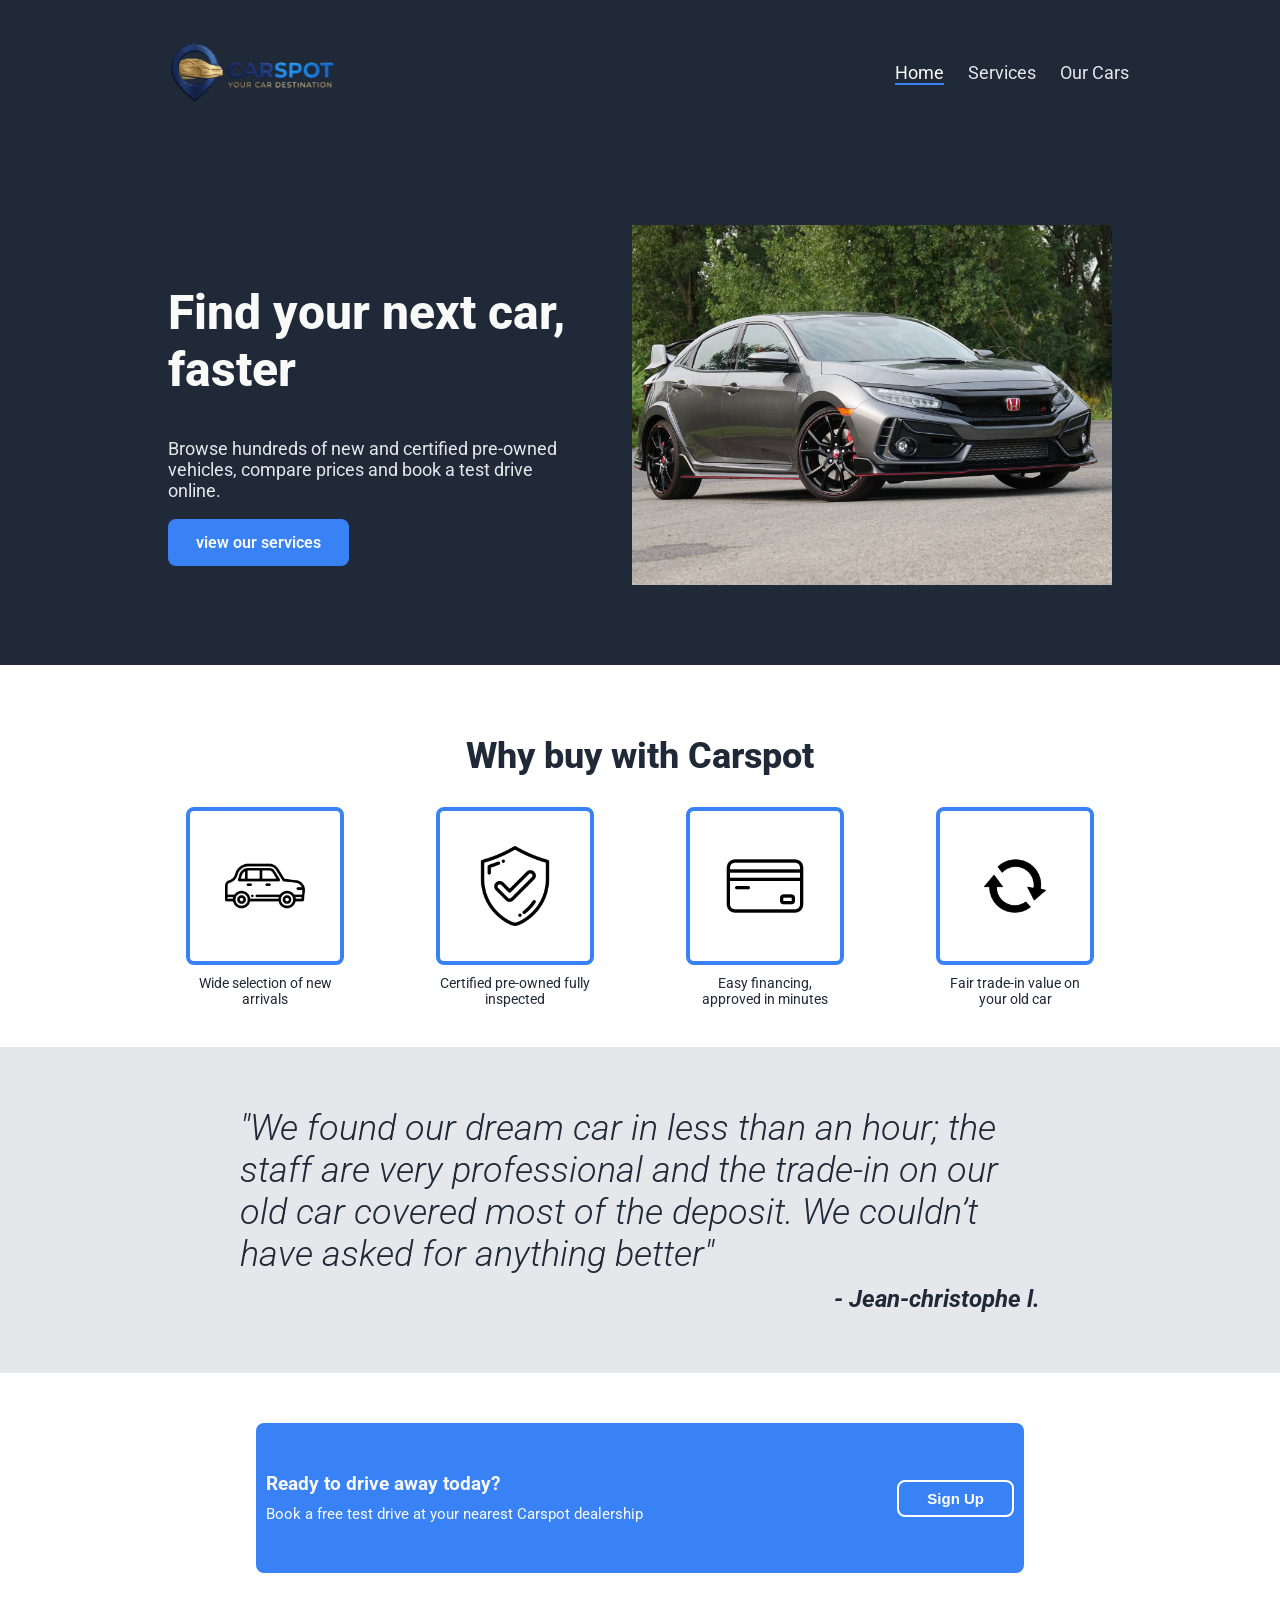
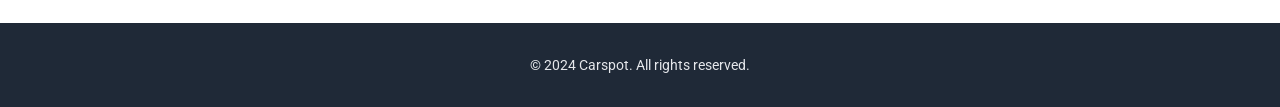
==== commit 4931c7e7: "Modification of a letter to capital" ====
--- a/index.html
+++ b/index.html
@@ -75,7 +75,7 @@
           "We found our dream car in less than an hour; the staff are very
           professional and the trade-in on our old car covered most of the
           deposit. We couldn’t have asked for anything better"
-          <cite class="author">- jean-christophe l.</cite>
+          <cite class="author">- Jean-christophe l.</cite>
         </blockquote>
       </section>
 
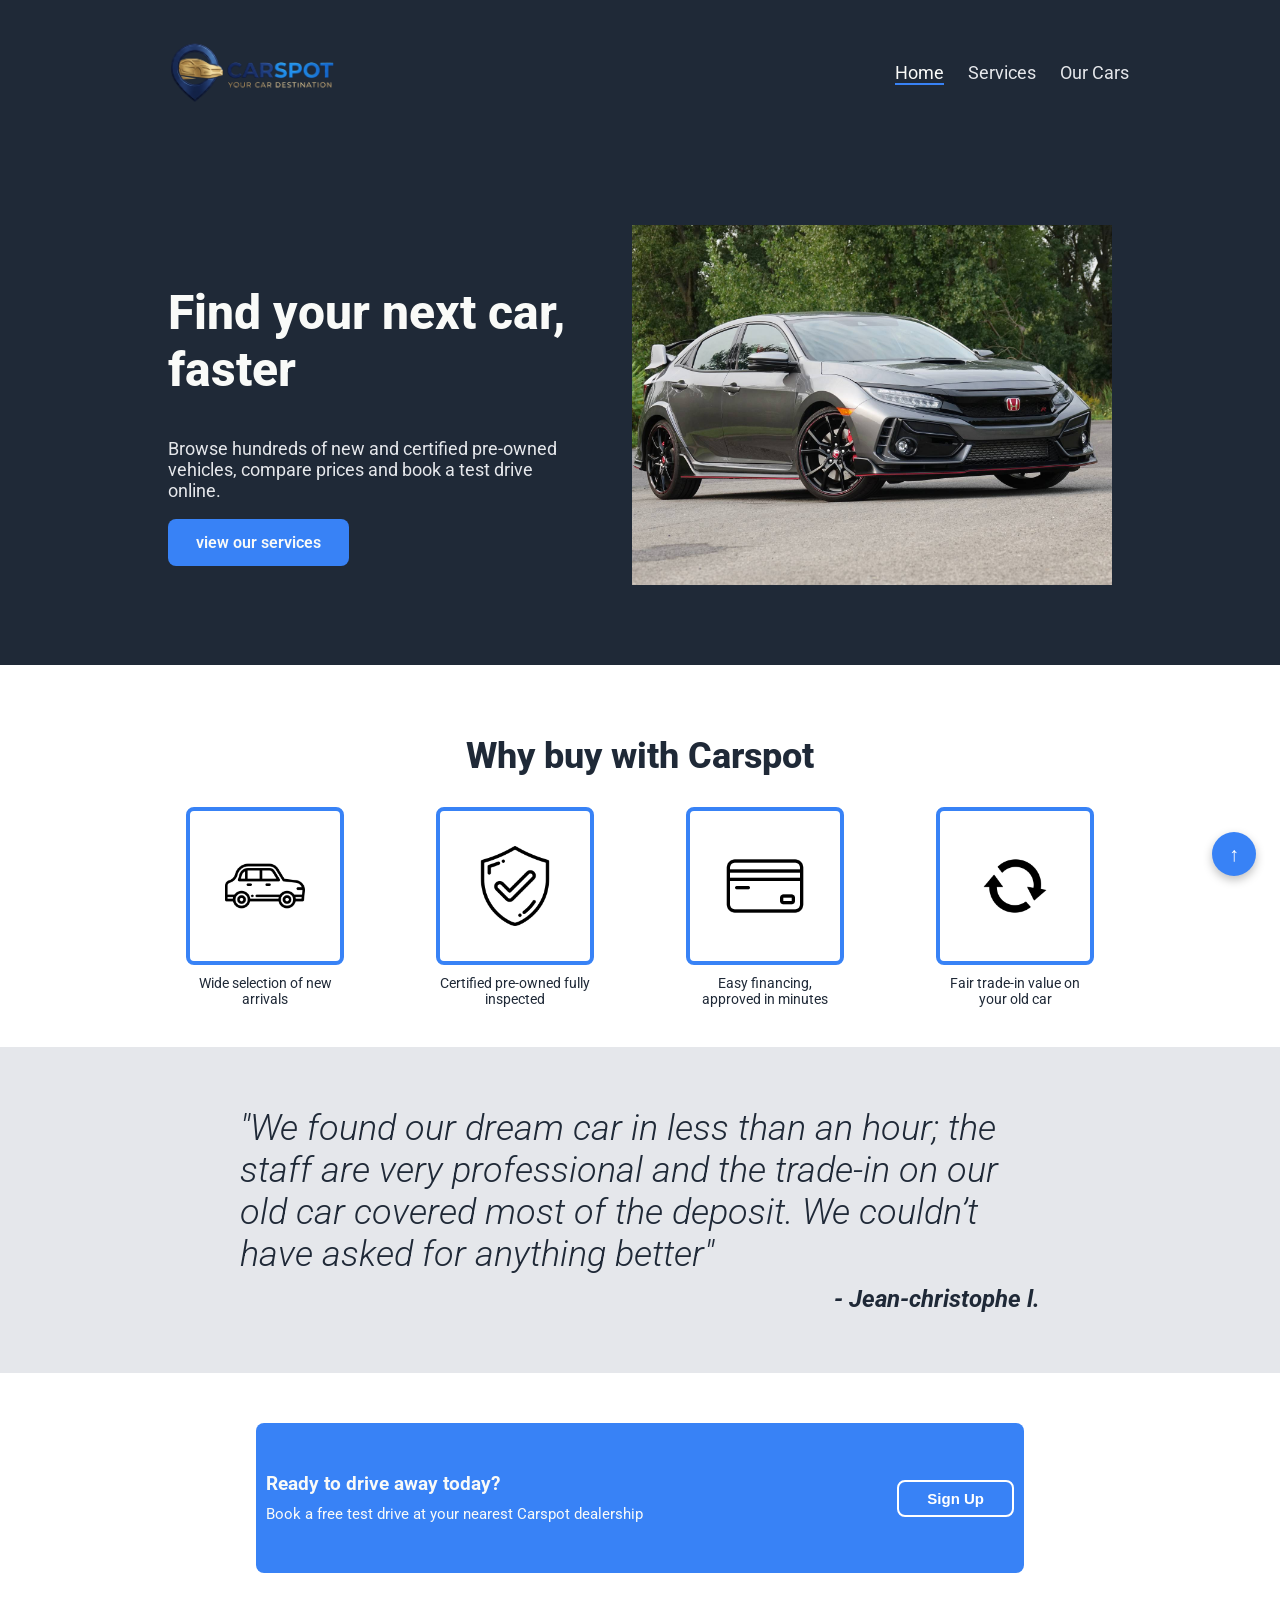
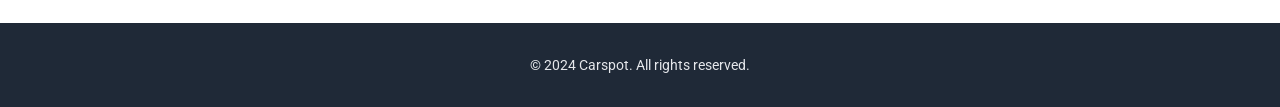
==== commit f945c970: "Add of an arrow to go on top of the page" ====
--- a/index.html
+++ b/index.html
@@ -92,5 +92,6 @@
     <footer class="footer">
       <p>&copy; 2024 Carspot. All rights reserved.</p>
     </footer>
+    <a href="#" class="back-to-top" aria-label="Back to top">&uarr;</a>
   </body>
 </html>
--- a/style.css
+++ b/style.css
@@ -1,5 +1,9 @@
 body {
   margin: 0;
+}
+
+html {
+  scroll-behavior: smooth;
 }
 :root {
   --color-bg-dark: #1f2937;
@@ -414,6 +418,30 @@
   animation-range: entry 0% entry 35%;
 }
 
+.back-to-top {
+  position: fixed;
+  bottom: 24px;
+  right: 24px;
+  width: 44px;
+  height: 44px;
+  border-radius: 50%;
+  background-color: var(--color-accent);
+  color: #ffffff;
+  display: flex;
+  align-items: center;
+  justify-content: center;
+  font-size: 20px;
+  text-decoration: none;
+  box-shadow: 0 4px 10px rgba(0, 0, 0, 0.25);
+  transition: transform 0.2s ease, background-color 0.2s ease;
+  z-index: 900;
+}
+
+.back-to-top:hover {
+  transform: translateY(-3px);
+  background-color: #2f6fd6;
+}
+
 a.active {
   color: var(--color-text-light);
   border-bottom: 2px solid var(--color-accent);
